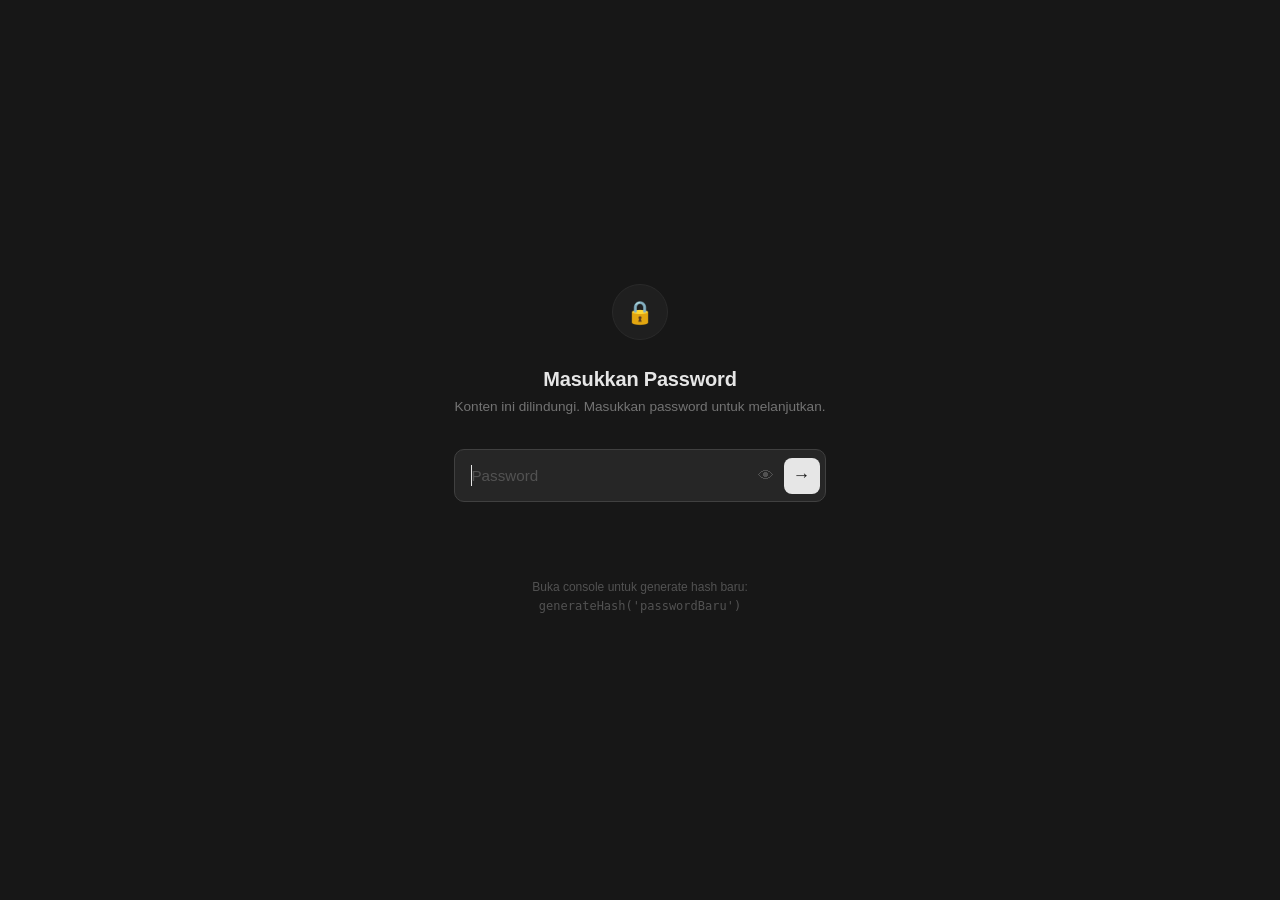
==== home.html @ 4ce478d1 "push" ====
<!DOCTYPE html>
<html lang="en">
<head>
    <meta charset="UTF-8">
    <meta name="viewport" content="width=device-width, initial-scale=1.0">
    <meta name="theme-color" content="#171717">
    <title>webf</title>
    <link rel="manifest" href="/manifest.json">
    <link rel="stylesheet" href="/css/home.css" >
</head>
<body>
    <main>
    <section class="splash-manga-id-12">
        <div class="splash-manga"><img src="/images/mangaid12_part1-s1.jpg", width="350px" height="450px" alt="Manga sebuah cewe yg desperate di hutan">
        <h4>Kamu bisa mengetahui manganya di website <a href="https://t.co/Uxog2uLUxo">Ini!</a></h4>
    <p>Creator     : sanbaizu<br>
        Genre      :  ...<br>
        Descreption: Perkemahan di hutan yang memiliki toilet yang sangat tidak layak dipakai,namun karena terdesak, para siswi mulai memakainya.
    </p>
<p>kamu bisa mengunjungi full manganya disini<br><a style="color: cornflowerblue;" href="pages/pages_mangaid12.html">Manga 12 (toilet kecil di hutan)</a></p></div>
    </section>
    <section class="splash-manga-id-13">
        <div class="splash-manga"><img src="/images13/mangaid13_opening.jpg" width="350px" height="450px">
        <h4>Kamu bisa mengetahui manganya di website <a href="https://t.co/Uxog2uLUxo">Ini!</a></h4>
    <p>Creator      : sanbaizu<br>
        Genre       :  ...<br>
        descreption : Sebuah Sensei yang mengintip siswi saat sedang buang air kecil atau besar dari bilik sebelah.
    </p>
    <p>kamu bisa mengunjungi full manganya disini<br><a href="/pages/pages_mangaid13.html">Manga 13 (toilet di sekolah)</a></p></div>
    </section>
    </main>
    <script src="/js/auth_guard.js"></script>
    <script>
        if ('serviceWorker' in navigator) {
            navigator.serviceWorker.register('/sw.js');
        }
    </script>
</body>
</html>
---- css/home.css ----
@import url('https://fonts.googleapis.com/css2?family=Poppins:wght@300;400;500;600;700&display=swap');

:root {
    --color-carbon: #171717;
    --color-text: #e6e6e6;
    --color-text-muted: #a8a8a8;
    --color-link: #2f9dff;
    --color-link-hover: #6cbcff;
    --max-width: 700px;
}

* {
    margin: 0;
    padding: 0;
    box-sizing: border-box;
}

body {
    background-color: var(--color-carbon);
    color: var(--color-text);
    font-family: 'Poppins', sans-serif;
    line-height: 1.6;
    min-height: 100vh;
}

main {
    display: flex;
    justify-content: center;
    padding: 40px 20px;
}

.splash-manga-id-12 {
    width: 100%;
    max-width: var(--max-width);
}

.splash-manga {
    display: flex;
    flex-direction: column;
    align-items: center;
    text-align: center;
    background-color: #1f1f1f;
    border: 1px solid #2a2a2a;
    border-radius: 12px;
    padding: 32px 24px;
}

.splash-manga img {
    display: block;
    margin: 0 auto 24px auto;
    border-radius: 8px;
    max-width: 100%;
    height: auto;
    object-fit: cover;
}

.splash-manga h4 {
    font-weight: 500;
    font-size: 1.05rem;
    margin-bottom: 16px;
}

.splash-manga p {
    font-weight: 300;
    font-size: 0.95rem;
    color: var(--color-text-muted);
    margin-bottom: 12px;
}

.splash-manga p:last-child {
    margin-bottom: 0;
}

a {
    color: var(--color-link);
    text-decoration: none;
    font-weight: 500;
    transition: color 0.2s ease;
}

a:hover,
a:focus-visible {
    color: var(--color-link-hover);
    text-decoration: underline;
}

a:focus-visible {
    outline: 2px solid var(--color-link);
    outline-offset: 2px;
}
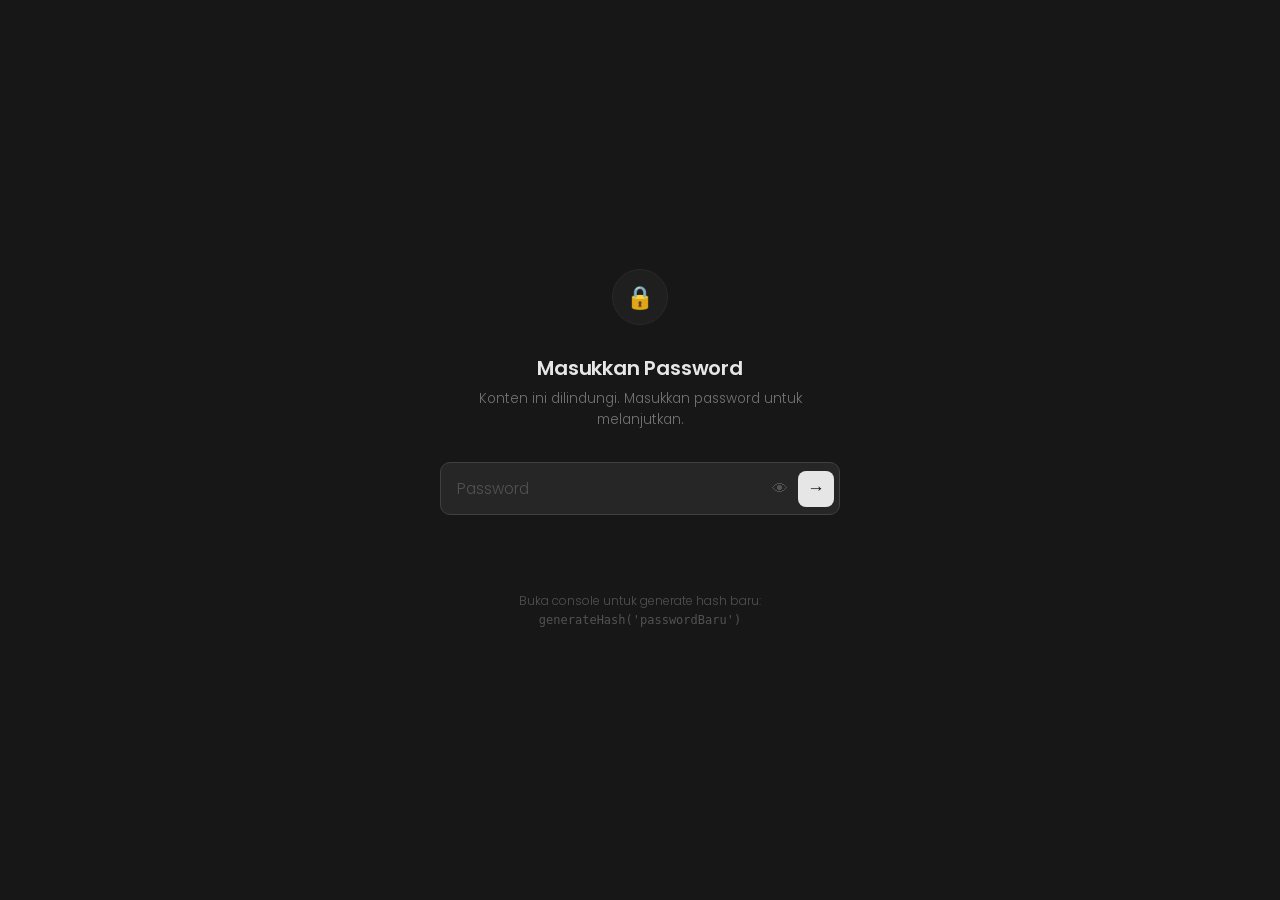
==== commit 8f6c6588: "update icon" ====
--- a/home.html
+++ b/home.html
@@ -5,6 +5,8 @@
     <meta name="viewport" content="width=device-width, initial-scale=1.0">
     <meta name="theme-color" content="#171717">
     <title>webf</title>
+    <link rel="icon" type="image/png" href="/icon.png">
+    <link rel="apple-touch-icon" href="/icon.png">
     <link rel="manifest" href="/manifest.json">
     <link rel="stylesheet" href="/css/home.css" >
 </head>
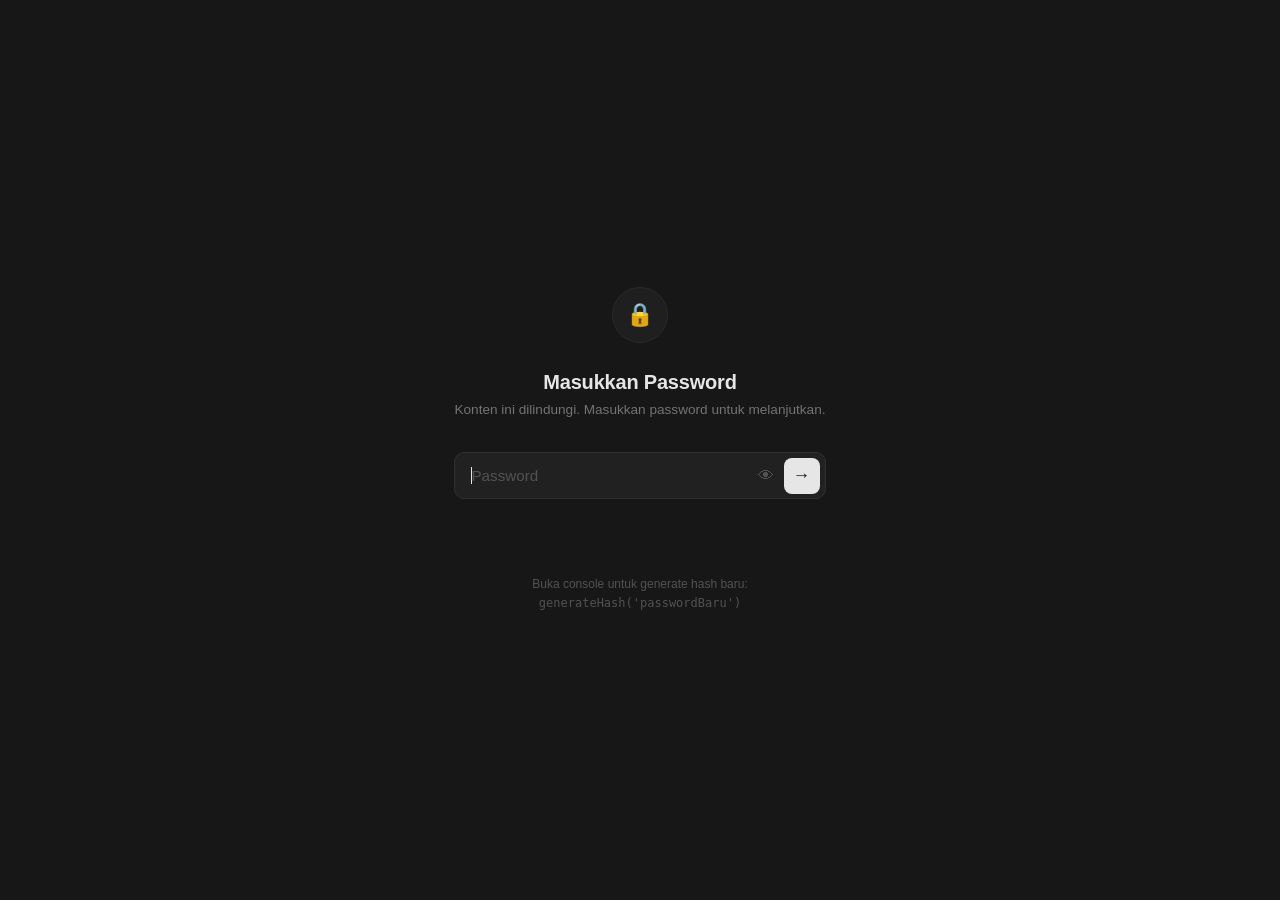
==== commit a8cfd937: "add pages mangaid 14" ====
--- a/home.html
+++ b/home.html
@@ -30,6 +30,15 @@
     </p>
     <p>kamu bisa mengunjungi full manganya disini<br><a href="/pages/pages_mangaid13.html">Manga 13 (toilet di sekolah)</a></p></div>
     </section>
+    <section class="splash-manga-id-14">
+        <div class="splash-manga"><img src="/images14/mangaid14_opening(1).jpg" width="350px" height="450px">
+        <h4>Kamu bisa mengetahui manganya di website <a href="https://t.co/Uxog2uLUxo">Ini!</a></h4>
+    <p>Creator      : sanbaizu<br>
+        Genre       :  ...<br>
+        descreption : Sebuah Sensei yang mengintip siswi saat sedang buang air kecil atau besar dari bilik sebelah.
+    </p>
+    <p>kamu bisa mengunjungi full manganya disini<br><a href="/pages/pages_mangaid14.html">Manga 14 (toilet di rumah)</a></p></div>
+    </section>
     </main>
     <script src="/js/auth_guard.js"></script>
     <script>
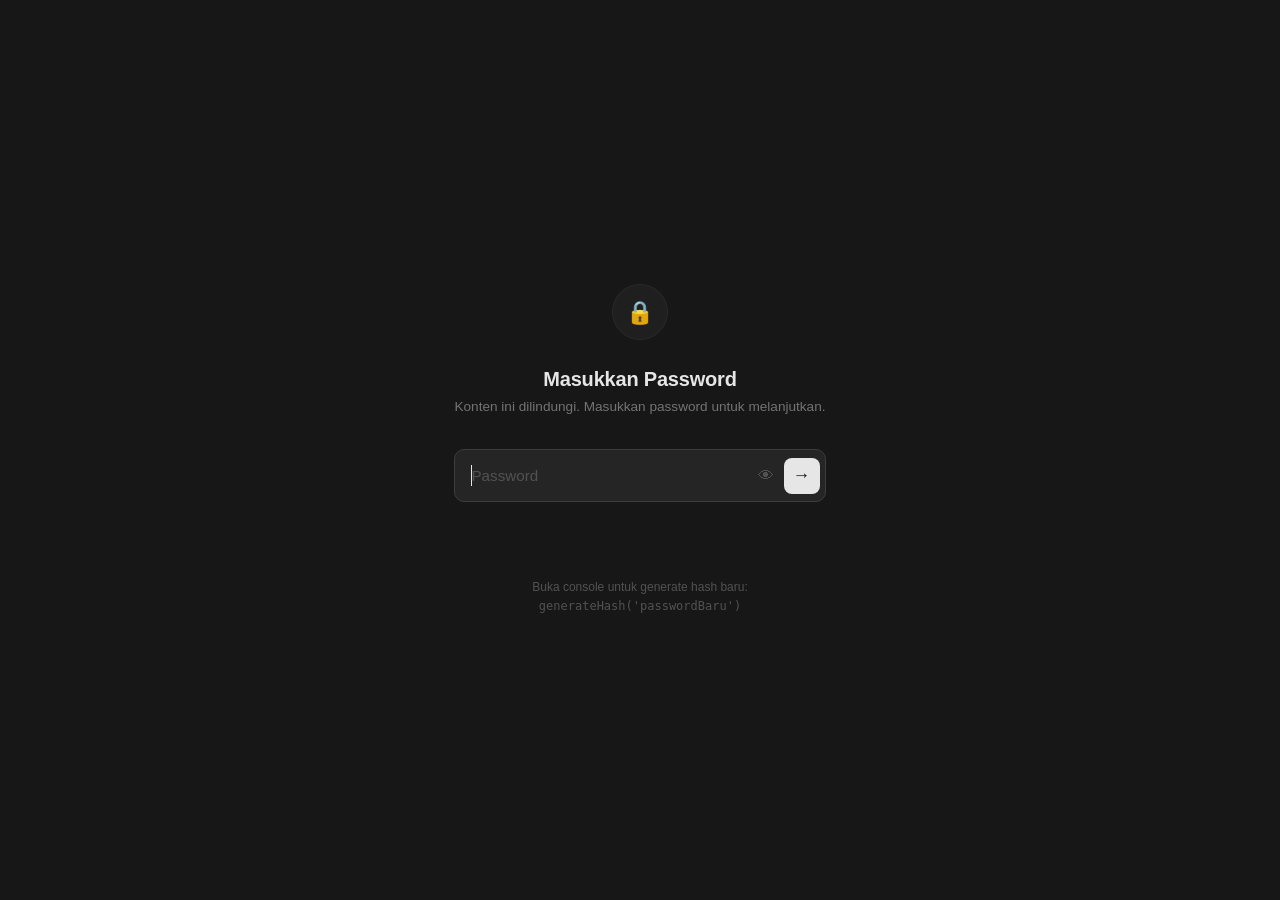
==== commit 4e708a51: "add new page mangaplain and remodel UI" ====
--- a/home.html
+++ b/home.html
@@ -12,32 +12,41 @@
 </head>
 <body>
     <main>
-    <section class="splash-manga-id-12">
-        <div class="splash-manga"><img src="/images/mangaid12_part1-s1.jpg", width="350px" height="450px" alt="Manga sebuah cewe yg desperate di hutan">
+    <section class="splash-manga-id">
+        <div class="splash-manga"><img src="/images12/mangaid12_part1-s1.jpg" width="350px" height="450px" alt="Manga sebuah cewe yg desperate di hutan">
         <h4>Kamu bisa mengetahui manganya di website <a href="https://t.co/Uxog2uLUxo">Ini!</a></h4>
-    <p>Creator     : sanbaizu<br>
+    <p>Creator     : ...<br>
         Genre      :  ...<br>
-        Descreption: Perkemahan di hutan yang memiliki toilet yang sangat tidak layak dipakai,namun karena terdesak, para siswi mulai memakainya.
+        Descreption: ...
     </p>
 <p>kamu bisa mengunjungi full manganya disini<br><a style="color: cornflowerblue;" href="pages/pages_mangaid12.html">Manga 12 (toilet kecil di hutan)</a></p></div>
     </section>
-    <section class="splash-manga-id-13">
+    <section class="splash-manga-id">
         <div class="splash-manga"><img src="/images13/mangaid13_opening.jpg" width="350px" height="450px">
         <h4>Kamu bisa mengetahui manganya di website <a href="https://t.co/Uxog2uLUxo">Ini!</a></h4>
-    <p>Creator      : sanbaizu<br>
+    <p>Creator      : ...<br>
         Genre       :  ...<br>
-        descreption : Sebuah Sensei yang mengintip siswi saat sedang buang air kecil atau besar dari bilik sebelah.
+        descreption : ...
     </p>
     <p>kamu bisa mengunjungi full manganya disini<br><a href="/pages/pages_mangaid13.html">Manga 13 (toilet di sekolah)</a></p></div>
     </section>
-    <section class="splash-manga-id-14">
+    <section class="splash-manga-id">
         <div class="splash-manga"><img src="/images14/mangaid14_opening(1).jpg" width="350px" height="450px">
         <h4>Kamu bisa mengetahui manganya di website <a href="https://t.co/Uxog2uLUxo">Ini!</a></h4>
-    <p>Creator      : sanbaizu<br>
+    <p>Creator      : ...<br>
         Genre       :  ...<br>
-        descreption : Sebuah Sensei yang mengintip siswi saat sedang buang air kecil atau besar dari bilik sebelah.
+        descreption : ...
     </p>
     <p>kamu bisa mengunjungi full manganya disini<br><a href="/pages/pages_mangaid14.html">Manga 14 (toilet di rumah)</a></p></div>
+    </section>
+    <section class="splash-manga-id">
+        <div class="splash-manga"><img src="/images/mangaplain1.jpg" width="350px" height="450px">
+        <h4>Kamu bisa mengetahui manganya di website <a href="https://t.co/Uxog2uLUxo">Ini!</a></h4>
+    <p>Creator      : ...<br>
+        Genre       :  ...<br>
+        descreption : ...
+    </p>
+    <p>kamu bisa mengunjungi full manganya disini<br><a href="/pages/pages_mangaplain.html">Manga Plain</a></p></div>
     </section>
     </main>
     <script src="/js/auth_guard.js"></script>
--- a/css/home.css
+++ b/css/home.css
@@ -2,11 +2,14 @@
 
 :root {
     --color-carbon: #171717;
+    --color-surface: #1f1f1f;
+    --color-border: #2a2a2a;
     --color-text: #e6e6e6;
     --color-text-muted: #a8a8a8;
     --color-link: #2f9dff;
     --color-link-hover: #6cbcff;
-    --max-width: 700px;
+    --radius: 14px;
+    --card-gap: 24px;
 }
 
 * {
@@ -23,15 +26,30 @@
     min-height: 100vh;
 }
 
+/* ============================
+    MOBILE FIRST: peek carousel
+   ============================ */
 main {
     display: flex;
-    justify-content: center;
-    padding: 40px 20px;
+    flex-direction: row;
+    overflow-x: auto;
+    scroll-snap-type: x mandatory;
+    scroll-behavior: smooth;
+    -webkit-overflow-scrolling: touch;
+    gap: var(--card-gap);
+    padding: 32px 12vw; /* side padding lets next/prev cards peek in */
+    scrollbar-width: none;
 }
 
-.splash-manga-id-12 {
-    width: 100%;
-    max-width: var(--max-width);
+main::-webkit-scrollbar {
+    display: none;
+}
+
+.splash-manga-id {
+    flex: 0 0 76vw;
+    scroll-snap-align: center;
+    scroll-snap-stop: always;
+    transition: transform 0.2s ease, opacity 0.2s ease;
 }
 
 .splash-manga {
@@ -39,36 +57,40 @@
     flex-direction: column;
     align-items: center;
     text-align: center;
-    background-color: #1f1f1f;
-    border: 1px solid #2a2a2a;
-    border-radius: 12px;
-    padding: 32px 24px;
+    background-color: var(--color-surface);
+    border: 1px solid var(--color-border);
+    border-radius: var(--radius);
+    padding: 24px 20px;
+    height: 100%;
 }
 
 .splash-manga img {
     display: block;
-    margin: 0 auto 24px auto;
+    margin: 0 auto 20px auto;
+    width: 100%;
+    max-width: 260px;
+    height: auto;
     border-radius: 8px;
-    max-width: 100%;
-    height: auto;
     object-fit: cover;
 }
 
 .splash-manga h4 {
     font-weight: 500;
-    font-size: 1.05rem;
-    margin-bottom: 16px;
+    font-size: 1rem;
+    margin-bottom: 14px;
 }
 
 .splash-manga p {
     font-weight: 300;
-    font-size: 0.95rem;
+    font-size: 0.88rem;
     color: var(--color-text-muted);
     margin-bottom: 12px;
+    text-align: left;
+    width: 100%;
 }
 
-.splash-manga p:last-child {
-    margin-bottom: 0;
+.splash-manga p:last-of-type {
+    text-align: center;
 }
 
 a {
@@ -87,4 +109,30 @@
 a:focus-visible {
     outline: 2px solid var(--color-link);
     outline-offset: 2px;
+}
+
+/* ============================
+    DESKTOP: 2-column grid
+   ============================ */
+@media (min-width: 900px) {
+    main {
+        display: grid;
+        grid-template-columns: repeat(2, 1fr);
+        grid-auto-rows: 1fr;
+        gap: var(--card-gap);
+        max-width: 1000px;
+        margin: 0 auto;
+        padding: 48px 24px;
+        overflow: visible;
+        scroll-snap-type: none;
+    }
+
+    .splash-manga-id {
+        flex: initial;
+        scroll-snap-align: none;
+    }
+
+    .splash-manga img {
+        max-width: 300px;
+    }
 }
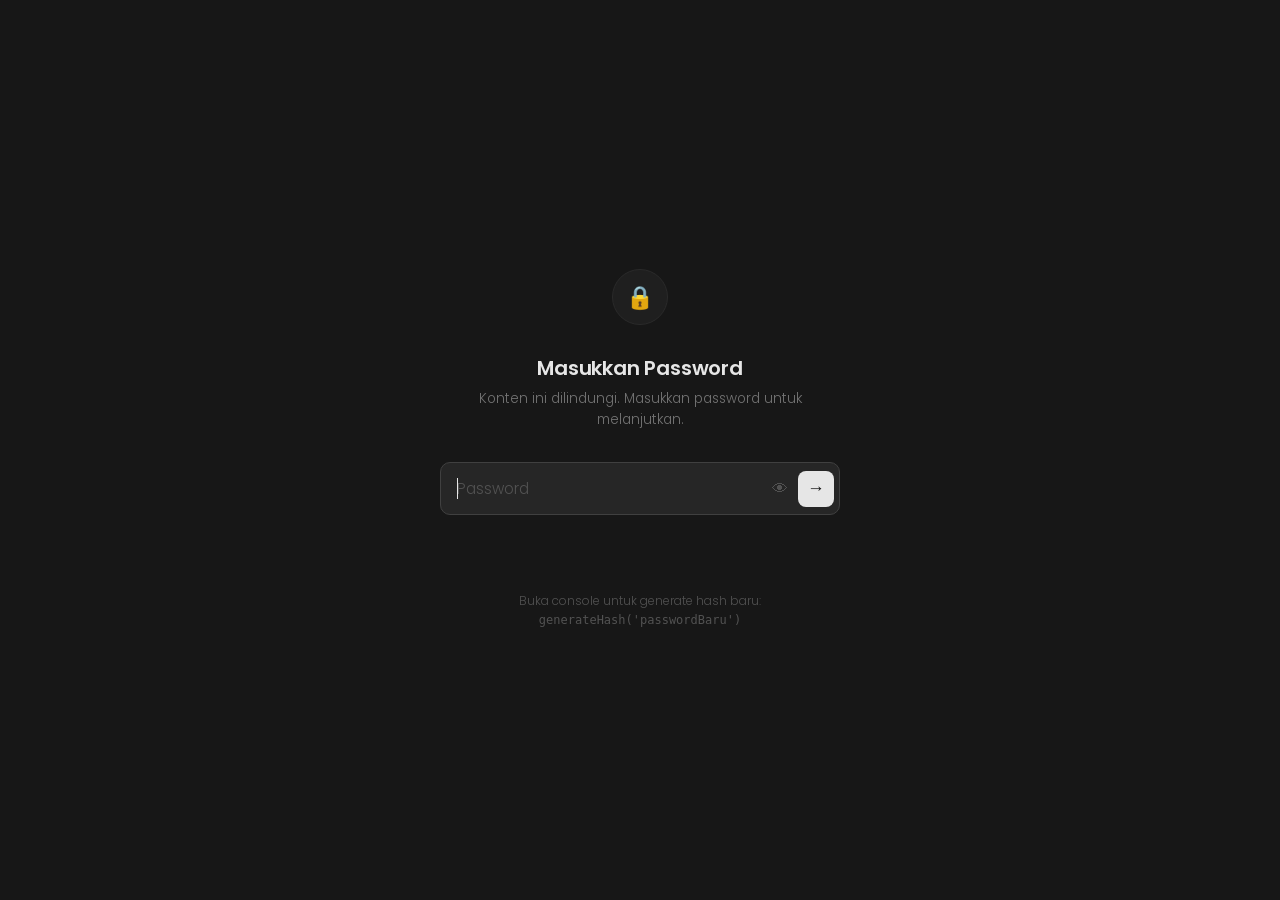
==== commit e4595914: "updated: new manga" ====
--- a/home.html
+++ b/home.html
@@ -48,6 +48,24 @@
     </p>
     <p>kamu bisa mengunjungi full manganya disini<br><a href="/pages/pages_mangaplain.html">Manga Plain</a></p></div>
     </section>
+    <section class="splash-manga-id">
+        <div class="splash-manga"><img src="/images16/mangaid16_part1-s1.jpg" width="350px" height="450px">
+        <h4>Kamu bisa mengetahui manganya di website <a href="https://t.co/Uxog2uLUxo">Ini!</a></h4>
+    <p>Creator      : ...<br>
+        Genre       :  ...<br>
+        descreption : ...
+    </p>
+    <p>kamu bisa mengunjungi full manganya disini<br><a href="/pages/pages_mangaid16.html">Manga 16 (Toilet konversi uang)</a></p></div>
+    </section>
+    <section class="splash-manga-id">
+        <div class="splash-manga"><img src="/imagesplain2/mangaplain2s1.jpg" width="350px" height="450px">
+        <h4>Kamu bisa mengetahui manganya di website <a href="https://t.co/Uxog2uLUxo">Ini!</a></h4>
+    <p>Creator      : ...<br>
+        Genre       :  ...<br>
+        descreption : ...
+    </p>
+    <p>kamu bisa mengunjungi full manganya disini<br><a href="/pages/pages_mangaplain2.html">Manga Plain2 (Konflik Besar di Toilet)</a></p></div>
+    </section>
     </main>
     <script src="/js/auth_guard.js"></script>
     <script>
